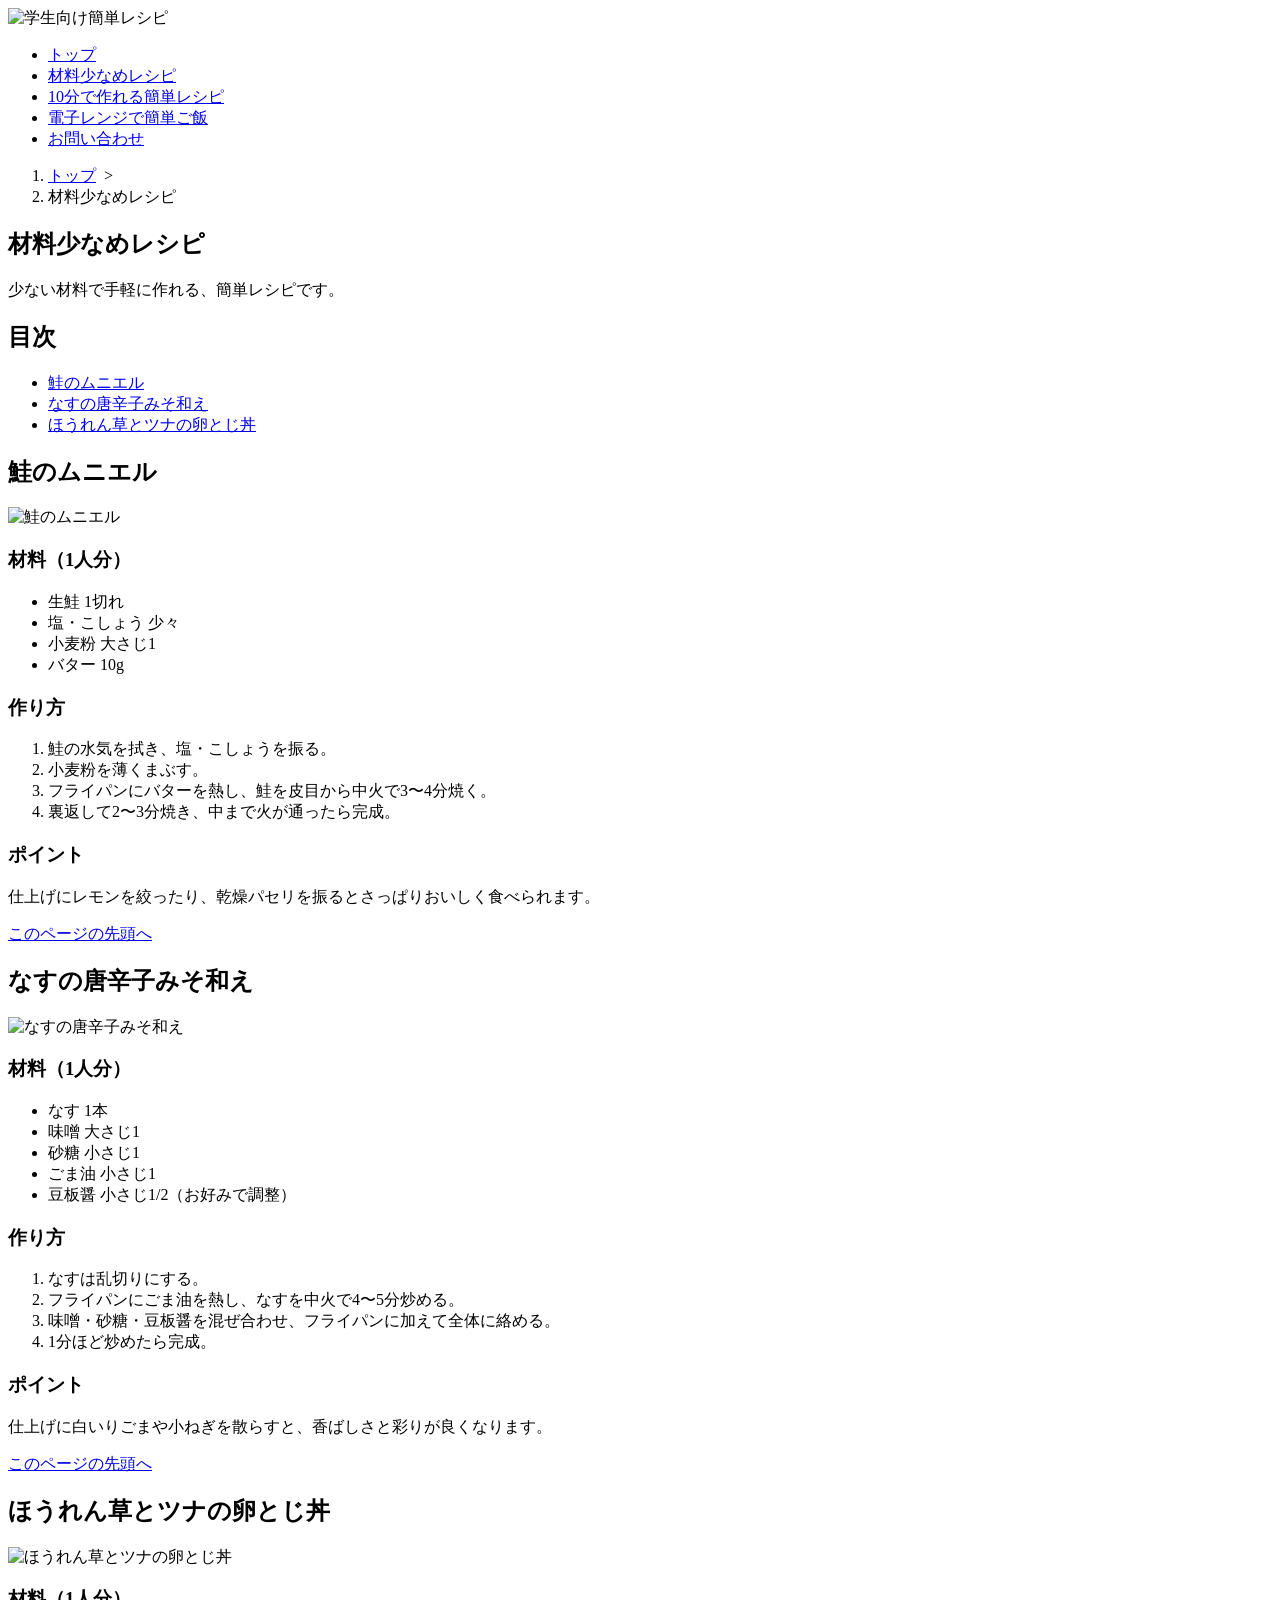
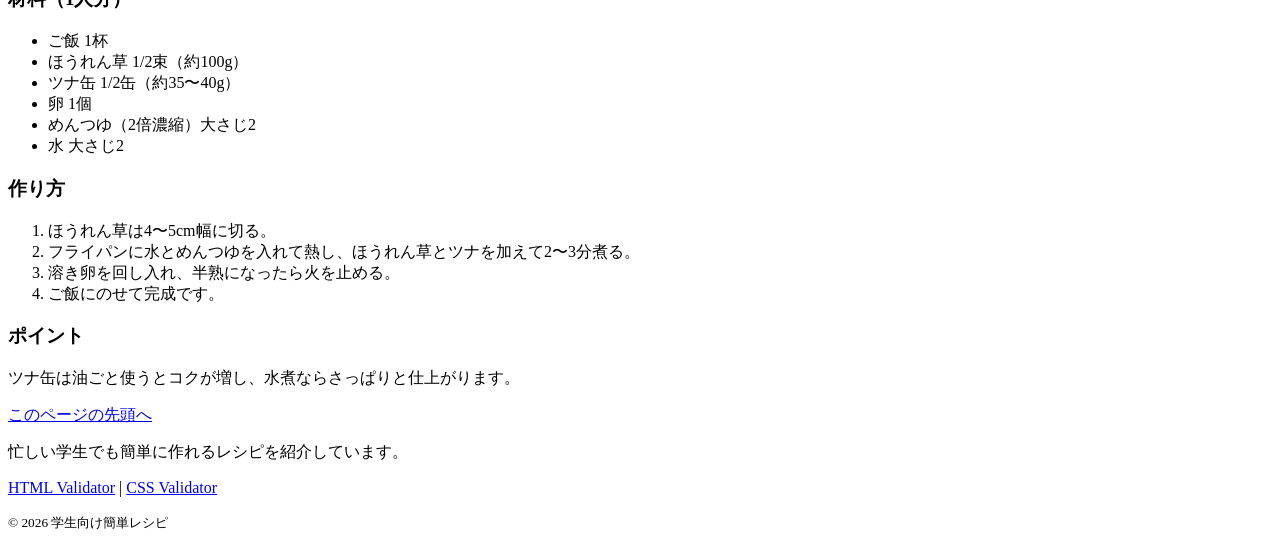
==== content1.html @ d36395ce "Add files via upload" ====
<!DOCTYPE html>
<html lang="ja">
<head>
    <meta charset="utf-8">
    <meta name="description" content="忙しい学生向けの簡単レシピを紹介するWebサイトです。">
    <meta name="viewport" content="width=device-width">
    <title>材料少なめレシピ</title>
    <link rel="stylesheet" href="css/mystyle.css">
</head>
<body>
<header class="topbar">
    <div class="logo" id="pagetop">
       <img src="image/logo.png"
         alt="学生向け簡単レシピ"
         width="500"
         height="250">
    </div>

   <nav>
    <ul>
        <li><a href="index.html">トップ</a></li>
        <li><a href="content1.html">材料少なめレシピ</a></li>
        <li><a href="content2.html">10分で作れる簡単レシピ</a></li>
        <li><a href="content3.html">電子レンジで簡単ご飯</a></li>
        <li><a href="contact4.html">お問い合わせ</a></li>
    </ul>
</nav>
</header>
<article class="page">
<ol class="breadcrumb">
<li><a href="index.html">トップ</a>&nbsp;&nbsp;&gt;</li>
<li>材料少なめレシピ</li>
</ol>
<h1 class="sub-h1">材料少なめレシピ</h1>
<p>少ない材料で手軽に作れる、簡単レシピです。</p>
<h2>目次</h2>
<ul class="mokuji">
<li><a href="#content1">鮭のムニエル</a></li>
<li><a href="#content2">なすの唐辛子みそ和え</a></li>
<li><a href="#content3">ほうれん草とツナの卵とじ丼</a></li>
</ul>
<section id="content1">
<h2>鮭のムニエル</h2>
<div class="recipe">
<img src="image/syake.png" width="400" height="300" alt="鮭のムニエル" class="point-img">
<div class="recipe-text">
<h3>材料（1人分）</h3>
<ul>
<li>生鮭 1切れ</li>
<li>塩・こしょう 少々</li>
<li>小麦粉 大さじ1</li>
<li>バター 10g</li>
</ul>
<h3>作り方</h3>
<ol>
<li>鮭の水気を拭き、塩・こしょうを振る。</li>
<li>小麦粉を薄くまぶす。</li>
<li>フライパンにバターを熱し、鮭を皮目から中火で3〜4分焼く。</li>
<li>裏返して2〜3分焼き、中まで火が通ったら完成。</li>
</ol>
<h3>ポイント</h3>
<p>仕上げにレモンを絞ったり、乾燥パセリを振るとさっぱりおいしく食べられます。</p>
<p class="sentou"><a href="#pagetop">このページの先頭へ</a></p>
</div>
</div>
</section>

<section id="content2">
<h2>なすの唐辛子みそ和え</h2>
<div class="recipe">
<img src="image/nasu.png" width="400" height="300" alt="なすの唐辛子みそ和え" class="point-img">
<div class="recipe-text">
<h3>材料（1人分）</h3>
<ul>
<li>なす 1本</li>
<li>味噌 大さじ1</li>
<li>砂糖 小さじ1</li>
<li>ごま油 小さじ1</li>
<li>豆板醤 小さじ1/2（お好みで調整）</li>
</ul>
<h3>作り方</h3>
<ol>
<li>なすは乱切りにする。</li>
<li>フライパンにごま油を熱し、なすを中火で4〜5分炒める。</li>
<li>味噌・砂糖・豆板醤を混ぜ合わせ、フライパンに加えて全体に絡める。</li>
<li>1分ほど炒めたら完成。</li>
</ol>
<h3>ポイント</h3>
<p>仕上げに白いりごまや小ねぎを散らすと、香ばしさと彩りが良くなります。</p>
<p class="sentou"><a href="#pagetop">このページの先頭へ</a></p>
</div>
</div>
</section>

<section id="content3">
<h2>ほうれん草とツナの卵とじ丼</h2>
<div class="recipe">
<img src="image/donn.png" width="400" height="300" alt="ほうれん草とツナの卵とじ丼" class="point-img">
<div class="recipe-text">
<h3>材料（1人分）</h3>
<ul>
<li>ご飯 1杯</li>
<li>ほうれん草 1/2束（約100g）</li>
<li>ツナ缶 1/2缶（約35〜40g）</li>
<li>卵 1個</li>
<li>めんつゆ（2倍濃縮）大さじ2</li>
<li>水 大さじ2</li>
</ul>
<h3>作り方</h3>
<ol>
<li>ほうれん草は4〜5cm幅に切る。</li>
<li>フライパンに水とめんつゆを入れて熱し、ほうれん草とツナを加えて2〜3分煮る。</li>
<li>溶き卵を回し入れ、半熟になったら火を止める。</li>
<li>ご飯にのせて完成です。</li>
</ol>
<h3>ポイント</h3>
<p>ツナ缶は油ごと使うとコクが増し、水煮ならさっぱりと仕上がります。</p>
<p class="sentou"><a href="#pagetop">このページの先頭へ</a></p>
</div>
</div>
</section>
</article>
<footer>
<p>忙しい学生でも簡単に作れるレシピを紹介しています。</p>
<p>
<a href="https://validator.w3.org/">HTML Validator</a> |
<a href="https://jigsaw.w3.org/css-validator/">CSS Validator</a>
</p>
<small>&copy; 2026 学生向け簡単レシピ</small>
</footer>
</body>
</html>
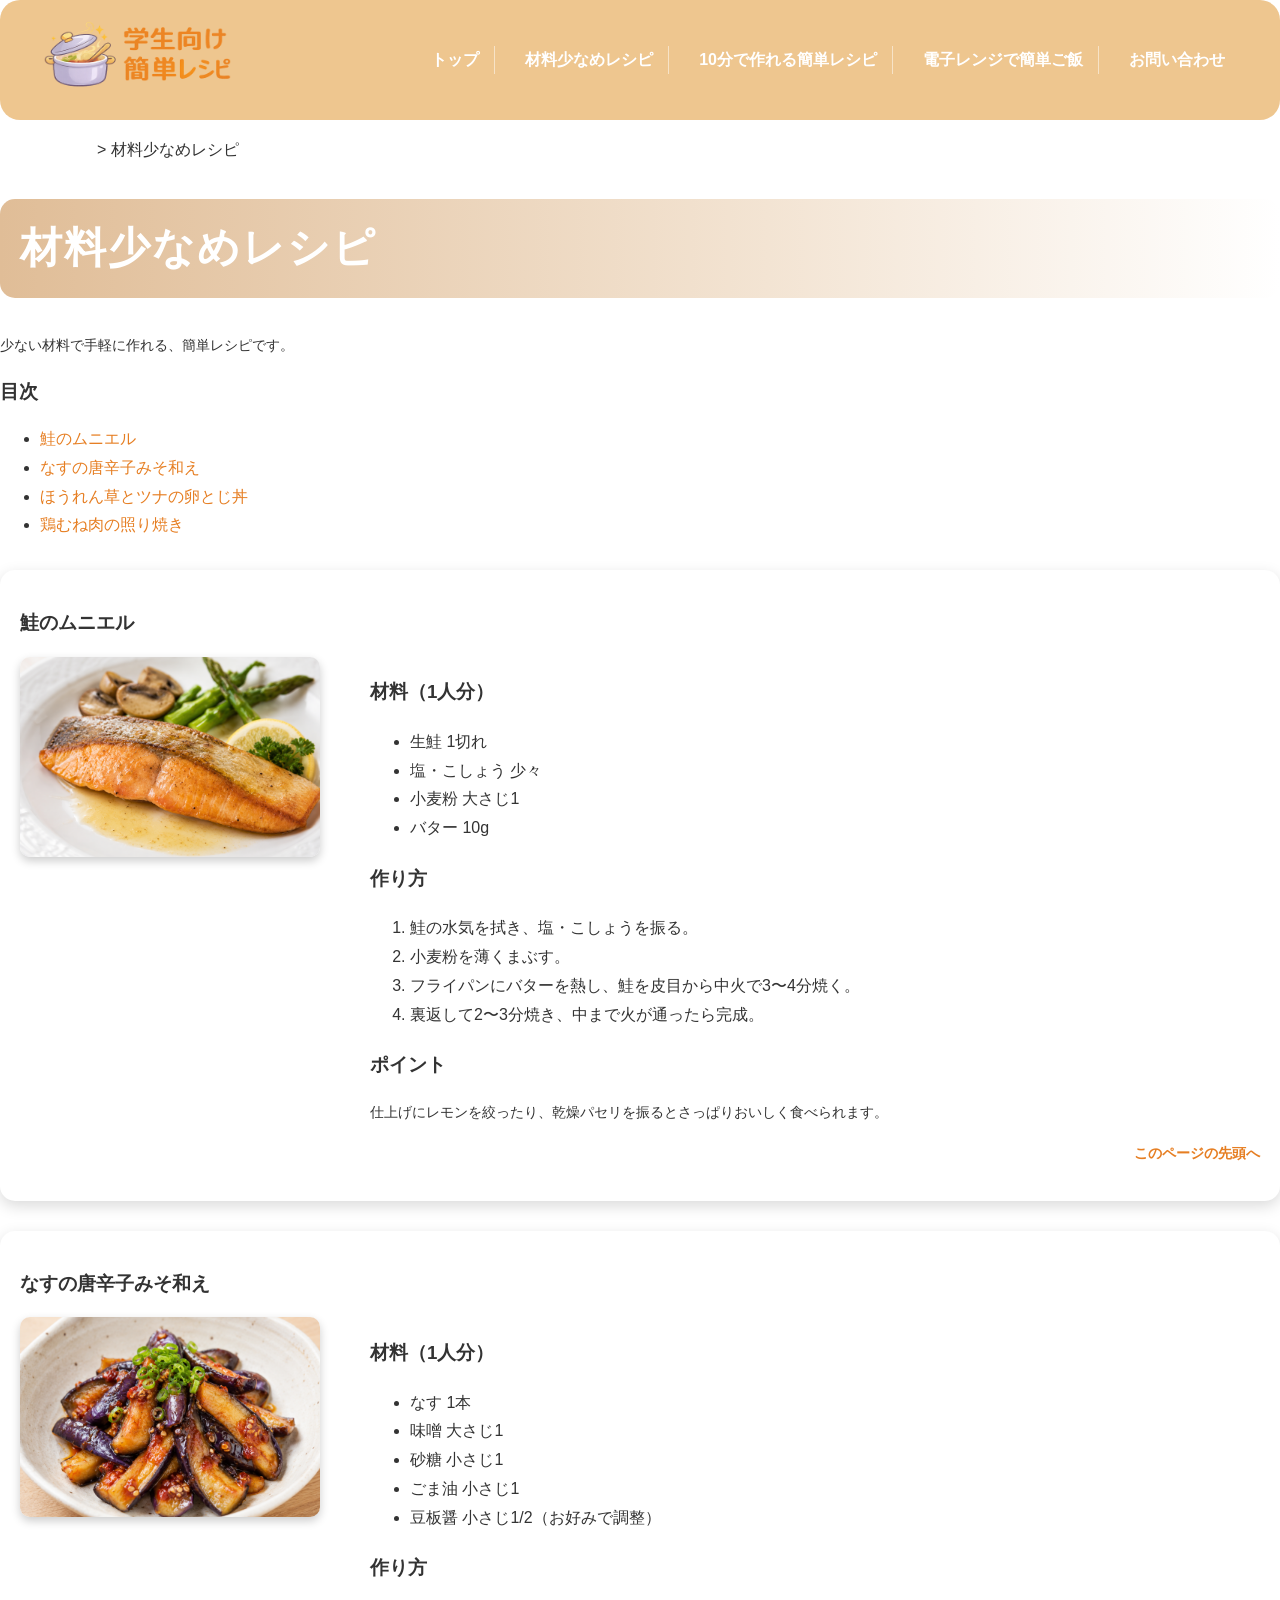
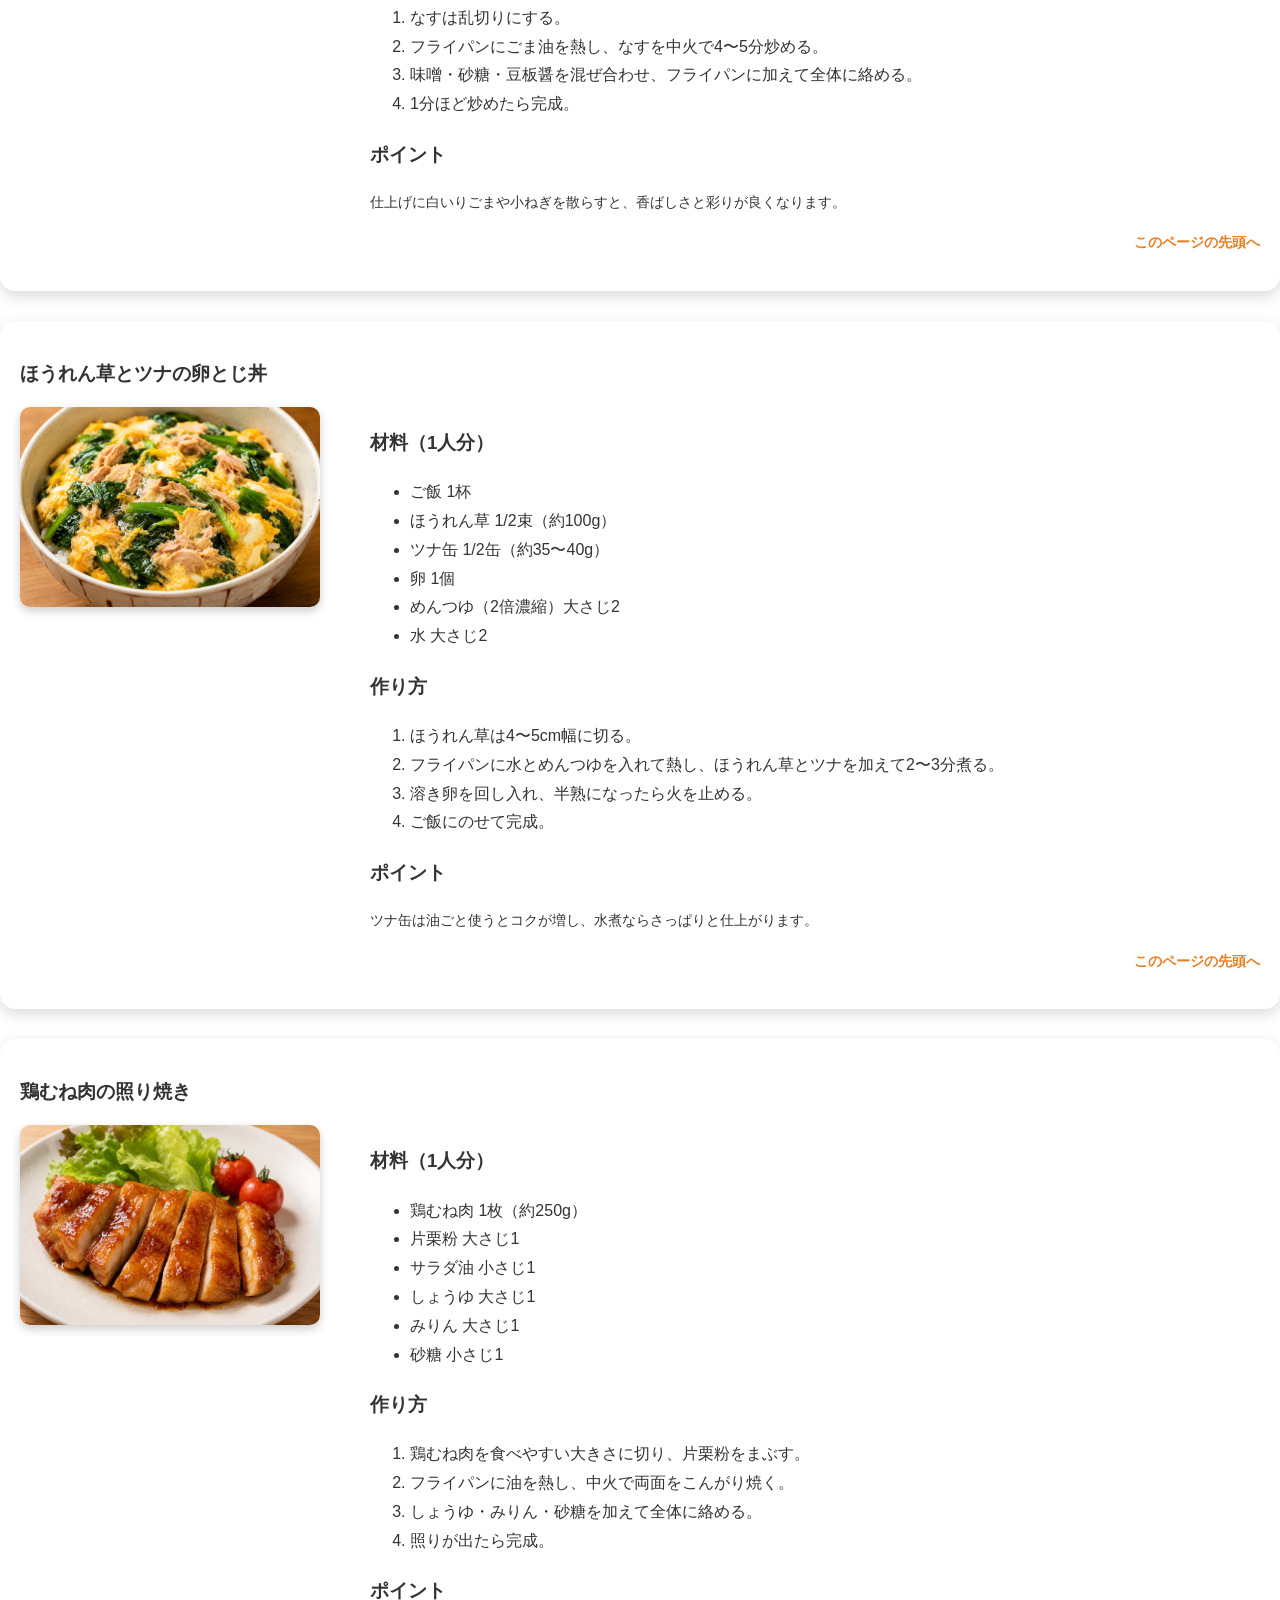
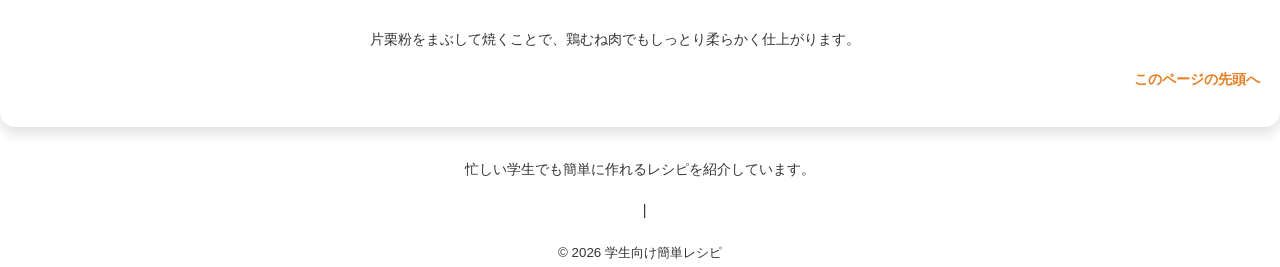
==== commit bcc1ac47: "Update content1.html" ====
--- a/content1.html
+++ b/content1.html
@@ -22,7 +22,7 @@
         <li><a href="content1.html">材料少なめレシピ</a></li>
         <li><a href="content2.html">10分で作れる簡単レシピ</a></li>
         <li><a href="content3.html">電子レンジで簡単ご飯</a></li>
-        <li><a href="contact4.html">お問い合わせ</a></li>
+        <li><a href="contect4.html">お問い合わせ</a></li>
     </ul>
 </nav>
 </header>
@@ -38,6 +38,7 @@
 <li><a href="#content1">鮭のムニエル</a></li>
 <li><a href="#content2">なすの唐辛子みそ和え</a></li>
 <li><a href="#content3">ほうれん草とツナの卵とじ丼</a></li>
+<li><a href="#content4">鶏むね肉の照り焼き</a></li>
 </ul>
 <section id="content1">
 <h2>鮭のムニエル</h2>
@@ -111,10 +112,37 @@
 <li>ほうれん草は4〜5cm幅に切る。</li>
 <li>フライパンに水とめんつゆを入れて熱し、ほうれん草とツナを加えて2〜3分煮る。</li>
 <li>溶き卵を回し入れ、半熟になったら火を止める。</li>
-<li>ご飯にのせて完成です。</li>
+<li>ご飯にのせて完成。</li>
 </ol>
 <h3>ポイント</h3>
 <p>ツナ缶は油ごと使うとコクが増し、水煮ならさっぱりと仕上がります。</p>
+<p class="sentou"><a href="#pagetop">このページの先頭へ</a></p>
+</div>
+</div>
+</section>
+<section id="content4">
+<h2>鶏むね肉の照り焼き</h2>
+<div class="recipe">
+<img src="image/teriyaki.png" width="400" height="300" alt="鶏むね肉の照り焼き" class="point-img">
+<div class="recipe-text">
+<h3>材料（1人分）</h3>
+<ul>
+<li>鶏むね肉 1枚（約250g）</li>
+<li>片栗粉 大さじ1</li>
+<li>サラダ油 小さじ1</li>
+<li>しょうゆ 大さじ1</li>
+<li>みりん 大さじ1</li>
+<li>砂糖 小さじ1</li>
+</ul>
+<h3>作り方</h3>
+<ol>
+<li>鶏むね肉を食べやすい大きさに切り、片栗粉をまぶす。</li>
+<li>フライパンに油を熱し、中火で両面をこんがり焼く。</li>
+<li>しょうゆ・みりん・砂糖を加えて全体に絡める。</li>
+<li>照りが出たら完成。</li>
+</ol>
+<h3>ポイント</h3>
+<p>片栗粉をまぶして焼くことで、鶏むね肉でもしっとり柔らかく仕上がります。</p>
 <p class="sentou"><a href="#pagetop">このページの先頭へ</a></p>
 </div>
 </div>
@@ -129,4 +157,4 @@
 <small>&copy; 2026 学生向け簡単レシピ</small>
 </footer>
 </body>
-</html>+</html>
--- a/css/mystyle.css
+++ b/css/mystyle.css
@@ -0,0 +1,315 @@
+@charset "utf-8";
+h1{
+    color: #fff;
+    background-color: #e0bd97;
+    border-radius: 15px;
+    padding: 10px;
+    text-align: center;
+    font-size: 260%;
+    font-weight: bold;
+    letter-spacing: 2px;
+}
+.welcome{
+    color: #fff;
+    background-color: #e0bd97;
+    font-size: 300%;
+    font-weight: bold;
+    border-radius: 15px;
+    padding: 10px;
+    text-align: center;
+}
+body{
+    margin:0;
+    background-color:#ffffff;
+    color:#333333;
+    font-family:"Yu Gothic UI","メイリオ","Hiragino Maru Gothic ProN",sans-serif;
+    line-height:1.8;
+}
+p{
+	font-size: 90%;
+}
+h2{
+	font-size: 120%;
+}
+footer{
+	text-align: center;
+}
+.hero{
+    position:relative;
+    height:500px;
+    overflow:hidden;
+    width:90%;
+    max-width:1200px;
+    margin:15px auto 0 auto;
+    border-radius:20px;
+}
+.hero img{
+    width:100%;
+    height:100%;
+    object-fit:cover;
+    border-radius:0 0 20px 20px;
+}
+.hero::before{
+    content:"";
+    position:absolute;
+    inset:0;
+}
+.catch{
+    position:absolute;
+    top:30px;
+    left:30px;
+    color:white;
+    z-index:1;
+}
+
+.catch h1{
+    background:none;
+    color:white;
+    padding:0;
+    border-radius:0;
+    text-shadow:3px 3px 8px rgba(0,0,0,0.7);
+}
+.catch p{
+    font-size:140%;
+    text-shadow:2px 2px 8px rgba(0,0,0,.5);
+}
+.topbar{
+    background-color:#edc389f0;
+    color:white;
+    display:flex;
+    justify-content:space-between;
+    align-items:center;
+    padding:15px 40px;
+    border-radius:20px;
+}
+.logo{
+    color:white;
+    font-size:32px;
+    font-weight:bold;
+}
+.topbar ul{
+    list-style:none;
+    display:flex;
+    gap:30px;
+    margin:0;
+    padding:0;
+}
+
+.topbar a{
+    color:white;
+    text-decoration:none;
+    font-weight:bold;
+}
+.topbar li{
+    border-right:1px solid rgba(255,255,255,0.5);
+    padding-right:15px;
+}
+.topbar li:last-child{
+    border-right:none;
+}
+.container{
+    width:90%;
+    max-width:1200px;
+    margin:20px auto;
+}
+nav li:hover{
+    opacity: 0.7;
+}
+@media(max-width:600px){
+.catch{
+    top:50px;
+    left:50px;
+}
+.catch h1{
+    font-size:350%;
+}
+.catch p{
+    font-size:100%;
+}
+}
+.logo img{
+    height:90px;
+    width:auto;
+    display:block;
+}
+.news{
+    width:85%;
+    margin:40px auto;
+}
+.news h2{
+    color:#e67e22;
+    font-size:200%;
+    font-weight:bold;
+    border-left:8px solid #e67e22;
+    padding-left:15px;
+    margin-bottom:20px;
+}
+.news ul{
+    list-style:none;
+    padding:0;
+}
+.news li{
+    background:#fffaf3;
+    border-radius:15px;
+    padding:15px 20px;
+    margin-bottom:12px;
+    box-shadow:0 3px 10px rgba(0,0,0,0.08);
+}
+.news time{
+    display:inline-block;
+    background:#edc389f0;
+    color:white;
+    border-radius:20px;
+    padding:4px 12px;
+    margin-right:12px;
+    font-weight:bold;
+}
+.point-list{
+    list-style-image:url("../image/pot.png");
+    margin-left:25px;
+}
+.point-img{
+    width: 300px;
+    height: 200px;
+    object-fit: cover;
+    border-radius: 10px;
+    box-shadow: 0 4px 10px rgba(0,0,0,0.2);
+    float:left;
+    margin-right:20px;
+    margin-bottom:10px;
+}
+section{
+    background:#fff;
+    padding:20px;
+    margin:30px 0;
+    border-radius:15px;
+    box-shadow:0 5px 15px rgba(0,0,0,0.15);
+}
+.recipe{
+    display: flex;
+    gap: 30px;
+    align-items: flex-start;
+}
+.recipe-text{
+    flex: 1;
+}
+@media(max-width:700px){
+.recipe{
+    flex-direction: column;
+}
+.point-img{
+    width:100%;
+    height:auto;
+}
+}
+.sub-h1{
+    background: linear-gradient(to right, #e0bd97 0%, #f3e4d3 60%, #ffffff 100%);
+    color: #ffffff;
+    text-align: left;
+    padding: 12px 20px;
+    border-radius: 15px;
+    font-size: 260%;
+    font-weight: bold;
+    letter-spacing: 2px;
+}
+.breadcrumb li{
+    display:inline;
+}
+.clear{
+    clear:both;
+}
+a:link{
+    color:#ffffff;
+}
+a:visited{
+    color:#be4e03;
+}
+a:hover{
+    color:#ffe8b3;
+}
+a:active{
+    color:#ff9900;
+}
+a:link{
+    color:#ffffff;
+}
+a:visited{
+    color:#be4e03;
+}
+a:hover{
+    color:#ffe8b3;
+}
+a:active{
+    color:#ff9900;
+}
+.mokuji a:link{
+    color:#e67e22;
+    text-decoration:none;
+}
+.mokuji a:visited{
+    color:#c45a00;
+}
+.mokuji a:hover{
+    color:#ff9900;
+    text-decoration:underline;
+}
+.mokuji a:active{
+    color:#d35400;
+}
+.sentou{
+    text-align:right;
+}
+.sentou a:link{
+    color:#e67e22;
+    text-decoration:none;
+    font-weight:bold;
+}
+.sentou a:visited{
+    color:#c45a00;
+}
+.sentou a:hover{
+    color:#ff9900;
+    text-decoration:underline;
+}
+.sentou a:active{
+    color:#d35400;
+}
+form{
+    width:80%;
+    max-width:700px;
+    margin:30px auto;
+}
+input[type="text"],
+input[type="email"],
+textarea{
+    width:100%;
+    padding:10px;
+    border:1px solid #ccc;
+    border-radius:8px;
+    box-sizing:border-box;
+}
+input[type="submit"]{
+    background:#e0bd97;
+    color:white;
+    border:none;
+    padding:10px 25px;
+    border-radius:10px;
+    cursor:pointer;
+}
+input[type="submit"]:hover{
+    background:#d89f63;
+}
+@media print{
+.topbar{
+    display:none;
+}
+.hero{
+    height:auto;
+}
+.hero img{
+    height:auto;
+}
+footer{
+    display:none;
+}
+}
